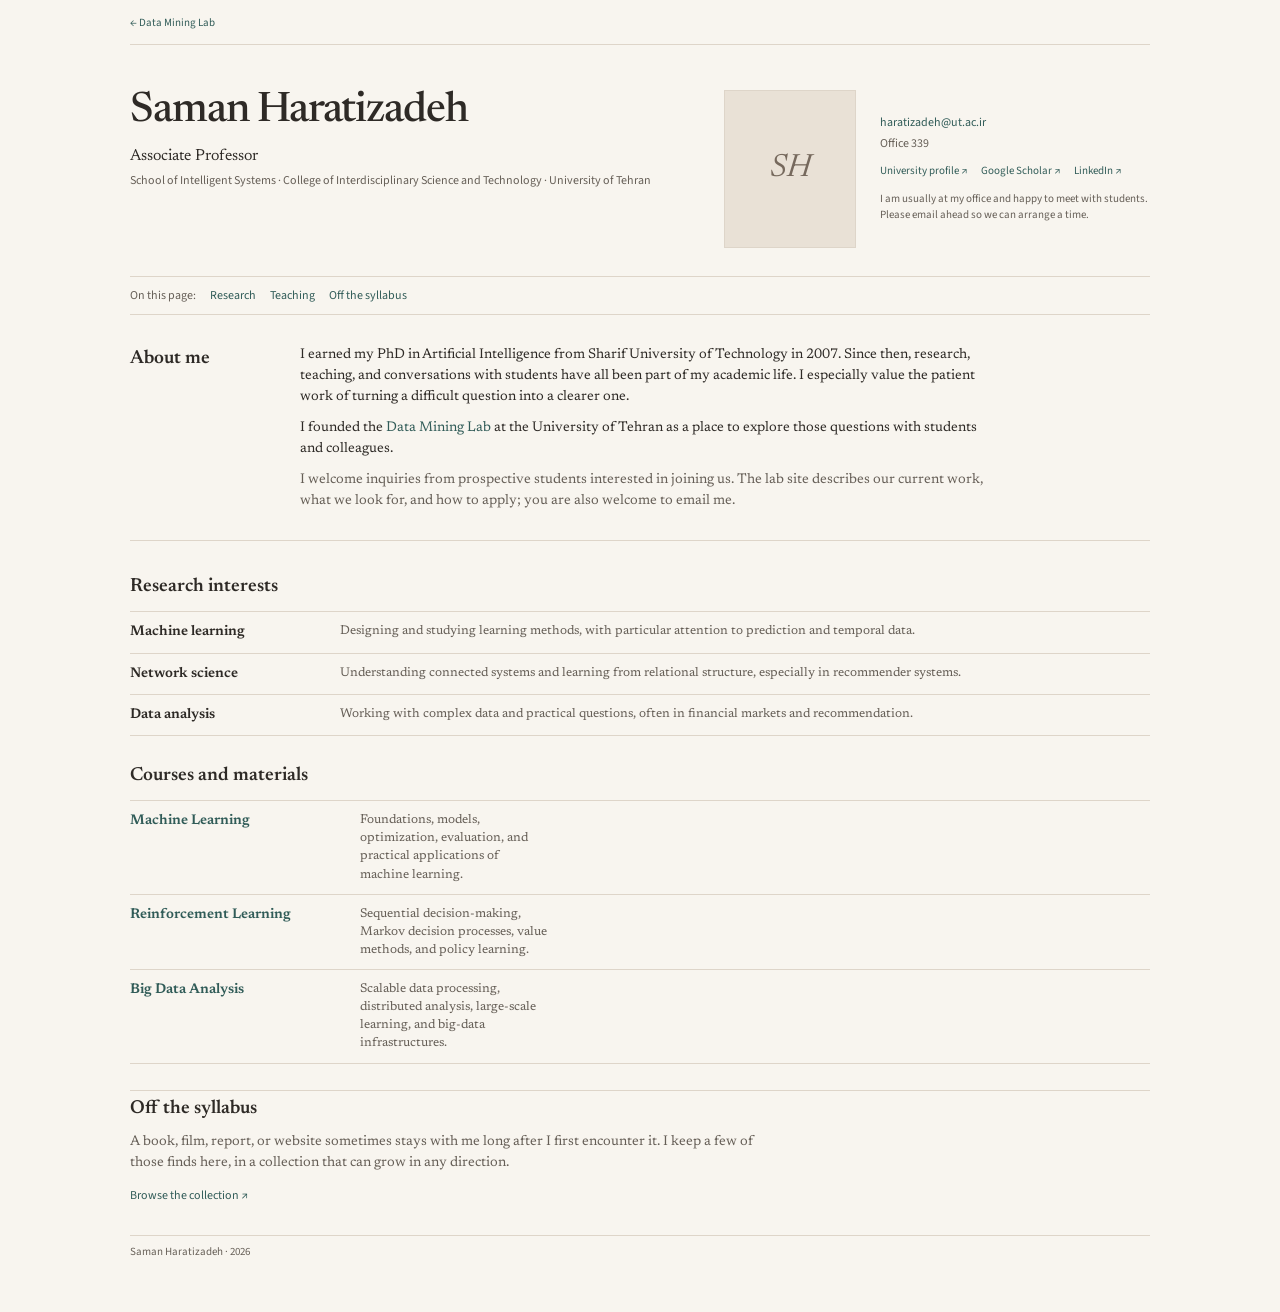
==== index.html @ 00d87b0d "Add files via upload" ====
<!doctype html>
<html lang="en">
  <head>
    <meta charset="UTF-8">
    <meta name="viewport" content="width=device-width, initial-scale=1.0">
    <meta name="description" content="Academic profile, research interests, courses and teaching materials">
    <meta name="theme-color" content="#f8f5ef">
    <link rel="preconnect" href="https://fonts.googleapis.com">
    <link rel="preconnect" href="https://fonts.gstatic.com" crossorigin>
    <link href="https://fonts.googleapis.com/css2?family=Newsreader:opsz,wght@6..72,400;6..72,500;6..72,600&amp;family=Source+Sans+3:wght@400;500;600&amp;display=swap" rel="stylesheet">
    <link rel="stylesheet" href="professor.css">
    <title>Professor Profile</title>
    <link rel="stylesheet" href="common.css">
  </head>
  <body>
    <a class="skip-link" href="#mainDocument">Skip to content</a>

    <nav class="screen-nav" aria-label="Website navigation">
      <a id="labHomeLink" href="https://ut-kdd.github.io/">← <span id="labName">Data Mining Lab</span></a>
    </nav>

    <main class="paper" id="mainDocument">
      <header class="title-block">
        <div class="faculty-heading">
          <h1 id="professorName">Saman Haratizadeh</h1>
          <p class="author-role" id="professorRole">Associate Professor</p>
          <p class="affiliation" id="documentAffiliation">School of Intelligent Systems · College of Interdisciplinary Science and Technology · University of Tehran</p>
        </div>
        <div class="faculty-photo-frame">
          <img id="professorPhoto" alt="Portrait of Professor Name" />
          <span id="photoInitials" aria-hidden="true">SH</span>
        </div>
        <div class="faculty-contact-panel">
          <p class="author-contact">
            <a id="professorEmail"></a>
            <span aria-hidden="true">·</span>
            <span id="professorOffice">Office</span>
            <span aria-hidden="true">·</span>
            <span id="professorOfficeHours">Office hours</span>
          </p>
          <div class="author-links" id="professorLinks"></div>
          <p class="meeting-note" id="meetingNote"></p>
        </div>
      </header>

      <nav class="contents" aria-label="Professor page navigation">
        <span data-ui="professor.label1">On this page:</span>
        <a href="#research" data-ui="professor.label2">Research</a>
        <a href="#publications" data-ui="professor.label3">Publications</a>
        <a href="#teaching" data-ui="professor.label4">Teaching</a>
        <a href="#supervision" data-ui="professor.label5">Supervision</a>
        <a href="#resources">Off the syllabus</a>
      </nav>

      <section class="abstract" id="about">
        <h2 data-ui="professor.label7">About me</h2>
        <div class="abstract-body" id="biographyText"></div>
        <p class="lab-reference" id="labStatement"></p>
        <p class="student-invitation" id="studentInvitation"></p>
      </section>

      <section class="document-section" id="research">
        <h2 data-ui="professor.label9">Research interests</h2>
        <div class="interest-list" id="interestList"></div>
      </section>

      <section class="document-section" id="publications">
        <div class="heading-row">
          <h2 data-ui="professor.label10">Publications</h2>
          <a id="fullPublicationsLink" href="#" data-ui="professor.label15">Complete publication record</a>
        </div>
        <div class="publication-list" id="publicationList"></div>
      </section>

      <section class="document-section" id="teaching">
        <h2 data-ui="professor.label11">Courses and materials</h2>
        <div class="teaching-list" id="courseList"></div>
      </section>

      <section class="document-section" id="supervision">
        <h2 data-ui="professor.label12">Graduate supervision</h2>
        <div class="student-table-head" aria-hidden="true">
          <span data-ui="professor.label19">Researcher</span><span data-ui="professor.label20">Degree</span><span data-ui="professor.label21">Research topic</span>
        </div>
        <div class="supervision-list" id="studentList"></div>
      </section>

      <section class="document-section useful-section" id="resources">
        <h2>Off the syllabus</h2>
        <p id="resourcesIntro"></p>
        <a id="personalPageLink" href="personal.html">Browse the collection ↗</a>
      </section>

      <footer class="document-footer">
        <p><span id="footerName">Saman Haratizadeh</span> · <span id="currentYear"></span></p>
      </footer>
    </main>

    <script src="content.js"></script>
    <script src="content-utils.js"></script>
    <script src="professor.js"></script>
  </body>
</html>
---- professor.css ----
:root {
  --surround: #f8f5ef;
  --paper: #f8f5ef;
  --ink: #2e2a26;
  --muted: #665f57;
  --rule: #b8ab9c;
  --rule-light: #ded5c9;
  --link: #315c58;
  --serif: "Newsreader", Georgia, serif;
  --math: "Newsreader", Georgia, serif;
  --mono: "Source Sans 3", Arial, sans-serif;
}

* { box-sizing: border-box; }

html {
  scroll-behavior: smooth;
  scroll-padding-top: 22px;
}

body {
  margin: 0;
  background: var(--surround);
  color: var(--ink);
  font-family: var(--serif);
  font-size: 15px;
  line-height: 1.38;
  text-rendering: optimizeLegibility;
}

a {
  color: var(--link);
  text-decoration: none;
}

a:hover { text-decoration: underline; }

.skip-link {
  position: fixed;
  top: -70px;
  left: 14px;
  z-index: 50;
  padding: 7px 10px;
  background: #fff;
  border: 1px solid #000;
  color: #000;
  font-family: var(--mono);
  font-size: 11px;
}

.skip-link:focus { top: 14px; }

.screen-nav {
  display: flex;
  justify-content: space-between;
  width: min(calc(100% - 40px), 1120px);
  margin: 0 auto;
  padding: 16px 0 13px;
  border-bottom: 1px solid var(--rule-light);
  color: #444;
  font-family: var(--mono);
  font-size: 9px;
}

.screen-nav > span { text-align: right; }

.paper {
  width: min(calc(100% - 40px), 1120px);
  margin: 0 auto;
  padding: 42px 0 52px;
  background: var(--paper);
}

.title-block {
  display: grid;
  grid-template-columns: minmax(0, 1fr) minmax(290px, 0.72fr);
  column-gap: 55px;
  padding-bottom: 31px;
  text-align: left;
}

.document-type {
  grid-column: 1;
  grid-row: 1;
  margin: 0 0 12px;
  font-family: var(--serif);
  font-size: 12px;
  font-variant: small-caps;
  letter-spacing: 0.09em;
}

.title-block h1 {
  grid-column: 1;
  grid-row: 2;
  margin: 0;
  font-size: 37px;
  font-weight: 500;
  letter-spacing: -0.025em;
  line-height: 1.05;
}

.author-role {
  grid-column: 1;
  grid-row: 3;
  margin: 13px 0 0;
  font-size: 15px;
}

.affiliation {
  grid-column: 1;
  grid-row: 4;
  margin: 2px 0 0;
  font-size: 13px;
  font-style: italic;
}

.author-contact {
  grid-column: 2;
  grid-row: 2 / span 2;
  display: flex;
  align-items: flex-end;
  flex-direction: column;
  flex-wrap: wrap;
  justify-content: flex-end;
  gap: 0 7px;
  margin: 0;
  text-align: right;
  font-family: var(--mono);
  font-size: 8px;
}

.author-contact > span[aria-hidden="true"] { display: none; }

.author-links {
  grid-column: 2;
  grid-row: 4;
  display: flex;
  flex-wrap: wrap;
  justify-content: flex-end;
  gap: 5px 15px;
  margin-top: 9px;
  font-size: 11px;
}

.contents {
  display: flex;
  flex-wrap: wrap;
  justify-content: flex-start;
  gap: 5px 14px;
  margin: 0 0 34px;
  padding: 11px 0;
  border-top: 1px solid var(--rule);
  border-bottom: 1px solid var(--rule);
  font-size: 11px;
}

.contents > span {
  color: var(--muted);
  font-variant: small-caps;
}

.abstract {
  display: grid;
  grid-template-columns: 150px minmax(0, 1fr);
  column-gap: 28px;
  width: 100%;
  margin: 0 0 37px;
  padding-bottom: 31px;
  border-bottom: 1px solid var(--rule);
  text-align: justify;
  hyphens: auto;
}

.abstract h2 {
  grid-column: 1;
  grid-row: 1 / span 3;
  margin: 0;
  font-size: 18px;
  font-weight: 600;
  text-align: left;
}

.abstract-lead {
  grid-column: 2;
  margin: 0 0 8px;
  font-size: 13px;
  font-style: italic;
}

.abstract-body { grid-column: 2; }

.abstract-body p {
  display: inline;
  margin: 0;
  font-size: 12px;
}

.abstract-body p + p::before { content: " "; }

.keywords {
  grid-column: 2;
  margin: 9px 0 0;
  font-size: 11px;
}

.document-section {
  margin-top: 26px;
}

.document-section > h2,
.heading-row h2 {
  margin: 0 0 10px;
  font-size: 18px;
  font-weight: 600;
}

.document-section > h2 span,
.heading-row h2 span {
  display: inline-block;
  width: 29px;
  font-family: var(--math);
  font-weight: 400;
}

.heading-row {
  display: flex;
  align-items: baseline;
  justify-content: space-between;
  gap: 20px;
  border-bottom: 0;
}

.heading-row > a {
  font-size: 10px;
}

.section-note {
  margin: -3px 0 10px 29px;
  color: var(--muted);
  font-size: 11px;
  font-style: italic;
}

.personal-page-note {
  margin: 31px 0 -17px;
  color: #777;
  font-size: 10px;
  font-style: italic;
  text-align: right;
}

.personal-page-note a { color: #6a6a6a; }
.personal-page-note a:hover { color: var(--link); }

.interest-list {
  margin-left: 29px;
}

.interest-item {
  display: grid;
  grid-template-columns: 205px minmax(0, 1fr);
  gap: 18px;
  padding: 7px 0;
  border-top: 1px solid var(--rule-light);
}

.interest-item:last-child { border-bottom: 1px solid var(--rule-light); }

.interest-item h3 {
  margin: 0;
  font-size: 13px;
  font-weight: 600;
}

.interest-item p {
  margin: 0;
  color: #333;
  font-size: 11px;
  text-align: justify;
}

.notice {
  margin: 13px 0 0 29px;
  padding: 8px 11px;
  border: 1px solid var(--rule);
  font-size: 11px;
}

.notice strong { font-variant: small-caps; }

.publication-list {
  counter-reset: references;
  border-top: 1px solid var(--rule);
}

.publication-item {
  counter-increment: references;
  display: grid;
  grid-template-columns: 34px 48px minmax(0, 1fr);
  padding: 8px 0;
  border-bottom: 1px solid var(--rule-light);
  font-size: 11px;
}

.publication-item::before {
  content: "[" counter(references) "]";
  font-family: var(--math);
}

.publication-year {
  color: var(--muted);
  font-size: 10px;
}

.publication-item h3 {
  display: inline;
  margin: 0;
  font-size: 12px;
  font-weight: 500;
  line-height: inherit;
}

.publication-item h3::after { content: ". "; }

.publication-item p {
  display: inline;
  margin: 0;
  font-size: 10px;
}

.publication-item p + p::before { content: ". "; }
.publication-venue { font-style: italic; }

.publication-resources {
  display: flex;
  flex-wrap: wrap;
  gap: 4px 13px;
  margin-top: 5px;
  font-size: 10px;
}

.academic-table {
  width: 100%;
  border-collapse: collapse;
  border-top: 1.5px solid var(--ink);
  border-bottom: 1px solid var(--ink);
  font-size: 10px;
  text-align: left;
}

.academic-table th {
  padding: 5px 7px;
  font-weight: 600;
}

.academic-table th:first-child { width: 83px; }
.academic-table th:nth-child(2) { width: 190px; }

.teaching-list { border-bottom: 1.5px solid var(--ink); }

.course-item {
  display: grid;
  grid-template-columns: 83px minmax(0, 1fr);
  padding: 7px;
  border-top: 1px solid var(--rule-light);
  font-size: 10px;
}

.course-item:first-child { border-top: 0; }

.course-code {
  font-family: var(--mono);
  font-size: 8px;
}

.course-item > div:last-child {
  display: grid;
  grid-template-columns: 190px minmax(0, 1fr);
  position: relative;
}

.course-item h3 {
  margin: 0;
  font-size: 12px;
  font-weight: 500;
}

.course-item p {
  margin: 0;
  padding-right: 92px;
  color: #333;
  font-size: 10px;
}

.course-term {
  position: absolute;
  right: 0;
  bottom: 0;
  color: var(--muted);
  font-size: 9px;
  font-style: italic;
}

.student-table-head,
.student-item {
  display: grid;
  grid-template-columns: 170px 145px minmax(0, 1fr);
}

.student-table-head {
  padding: 5px 7px;
  border-top: 1.5px solid var(--ink);
  border-bottom: 1px solid var(--ink);
  font-size: 10px;
  font-weight: 600;
}

.supervision-list { border-bottom: 1.5px solid var(--ink); }

.student-item {
  align-items: baseline;
  padding: 7px;
  border-bottom: 1px solid var(--rule-light);
  font-size: 10px;
}

.student-item:last-child { border-bottom: 0; }
.student-item > div { display: contents; }

.student-item strong {
  font-size: 11px;
  font-weight: 500;
}

.student-item span,
.student-item p {
  margin: 0;
  font-size: 10px;
}

.student-item span { font-style: italic; }

.document-footer {
  display: flex;
  justify-content: space-between;
  gap: 20px;
  margin-top: 36px;
  padding-top: 8px;
  border-top: 1px solid var(--rule);
  color: var(--muted);
  font-size: 9px;
}

.document-footer p { margin: 0; }

@media (max-width: 760px) {
  .paper {
    width: calc(100% - 32px);
    padding: 35px 0 45px;
  }

  .screen-nav { width: calc(100% - 32px); }

  .title-block {
    grid-template-columns: 1fr 250px;
    column-gap: 30px;
  }

  .interest-item { grid-template-columns: 165px minmax(0, 1fr); }

  .academic-table th:nth-child(2),
  .course-item > div:last-child { grid-template-columns: 145px minmax(0, 1fr); }

  .academic-table th:nth-child(2) { width: 145px; }

  .student-table-head,
  .student-item { grid-template-columns: 140px 115px minmax(0, 1fr); }
}

@media (max-width: 560px) {
  body { background: var(--paper); }

  .screen-nav {
    align-items: flex-start;
    flex-direction: column;
    gap: 4px;
    margin-top: 10px;
  }

  .screen-nav > span { text-align: left; }

  .paper {
    width: calc(100% - 32px);
    margin: 0;
    margin-inline: auto;
    padding: 30px 0 40px;
  }

  .title-block { display: block; }
  .title-block h1 { font-size: 31px; }
  .author-contact {
    align-items: flex-start;
    flex-direction: column;
    margin-top: 14px;
    text-align: left;
  }
  .author-contact > span[aria-hidden="true"] { display: none; }
  .author-links { justify-content: flex-start; }
  .contents { justify-content: flex-start; }
  .abstract {
    display: block;
    width: 100%;
  }

  .abstract h2 { margin-bottom: 9px; }

  .interest-list,
  .notice { margin-left: 0; }

  .personal-page-note {
    margin: 28px 0 -15px;
    text-align: left;
  }
  .interest-item { grid-template-columns: 1fr; gap: 2px; }
  .publication-item { grid-template-columns: 29px 43px minmax(0, 1fr); }

  .academic-table,
  .student-table-head { display: none; }

  .teaching-list,
  .supervision-list { border-top: 1.5px solid var(--ink); }

  .course-item,
  .student-item {
    display: block;
    padding: 9px 0;
  }

  .course-item > div:last-child { display: block; }
  .course-item h3 { margin: 2px 0; }
  .course-item p { padding-right: 0; }
  .course-term { position: static; display: block; margin-top: 2px; }

  .student-item strong,
  .student-item span,
  .student-item p { display: block; }

  .document-footer { align-items: flex-start; flex-direction: column; }
}

@media print {
  @page { margin: 18mm 20mm; }

  body {
    background: #fff;
    font-size: 10.5pt;
  }

  .screen-nav,
  .skip-link,
  .contents { display: none; }

  .paper {
    width: auto;
    min-height: 0;
    margin: 0;
    padding: 0;
    border: 0;
  }

  a { color: #000; }
  .document-section { break-inside: avoid-page; }
  .document-footer a { display: none; }
}

@media (prefers-reduced-motion: reduce) {
  html { scroll-behavior: auto; }
}

/* Faculty identity: compact portrait slot, profile links, and contact details. */
.title-block {
  grid-template-columns: minmax(0, 1fr) 132px minmax(230px, .72fr);
  align-items: start;
  column-gap: 30px;
  padding-bottom: 25px;
}

.faculty-heading { grid-column: 1; grid-row: 1; }
.faculty-heading .document-type,
.faculty-heading h1,
.faculty-heading .author-role,
.faculty-heading .affiliation {
  grid-column: auto;
  grid-row: auto;
}
.faculty-heading h1 { font-size: 35px; }
.faculty-heading .document-type { margin-bottom: 11px; }
.faculty-heading .author-role { margin-top: 12px; }
.faculty-photo-frame {
  grid-column: 2;
  grid-row: 1;
  display: grid;
  width: 132px;
  height: 158px;
  place-items: center;
  overflow: hidden;
  border: 1px solid var(--rule-light);
  background: #f7f7f7;
  color: #777;
}
.faculty-photo-frame img { width: 100%; height: 100%; object-fit: cover; }
.faculty-photo-frame span { font-family: var(--serif); font-size: 32px; font-style: italic; }
.faculty-contact-panel { grid-column: 3; grid-row: 1; align-self: end; }
.faculty-contact-panel .author-contact {
  display: flex;
  align-items: flex-start;
  flex-direction: column;
  gap: 4px;
  margin: 0;
  text-align: left;
  font-size: 9px;
}
.faculty-contact-panel .author-contact > span[aria-hidden="true"] { display: none; }
.faculty-contact-panel .author-links {
  justify-content: flex-start;
  margin-top: 12px;
  gap: 5px 12px;
}
.faculty-contact-panel .author-links a { white-space: nowrap; }
.screen-nav a { color: var(--link); }

@media (max-width: 760px) {
  .title-block { grid-template-columns: minmax(0, 1fr) 112px; gap: 20px; }
  .faculty-heading { grid-column: 1; grid-row: 1; }
  .faculty-photo-frame { grid-column: 2; grid-row: 1; width: 112px; height: 136px; }
  .faculty-contact-panel { grid-column: 1 / -1; grid-row: 2; }
}

@media (max-width: 560px) {
  .title-block { display: grid; grid-template-columns: minmax(0, 1fr) 82px; gap: 15px; }
  .faculty-heading h1 { font-size: 29px; }
  .faculty-photo-frame { width: 82px; height: 104px; }
  .faculty-contact-panel { grid-column: 1 / -1; }
  .faculty-contact-panel .author-links { justify-content: flex-start; }
}
.abstract-body {
  grid-column: 2;
}

/* A compact, warmer personal homepage. Course and personal subpages use their own styles. */
body { font-size: 16px; line-height: 1.46; }
a { text-underline-offset: 3px; }
a:focus-visible { outline: 2px solid var(--link); outline-offset: 3px; }
.screen-nav,
.paper { width: min(calc(100% - 40px), 1020px); }
.screen-nav {
  align-items: center;
  gap: 24px;
  color: var(--muted);
  font-size: 11px;
  line-height: 1.35;
}
.screen-nav > span { max-width: 70%; }
.paper { padding-top: 45px; }
.title-block {
  grid-template-columns: minmax(0, 1fr) 132px minmax(230px, 270px);
  gap: 24px;
  padding-bottom: 28px;
}
.faculty-heading h1 { font-size: clamp(32px, 3.8vw, 42px); letter-spacing: -.025em; line-height: 1.04; }
.faculty-heading .author-role { margin-top: 11px; font-size: 16px; }
.faculty-heading .affiliation { margin-top: 5px; color: var(--muted); font-family: var(--mono); font-size: 12px; font-style: normal; line-height: 1.4; }
.faculty-photo-frame { background: #e9e1d6; color: #76695d; }
.faculty-contact-panel { align-self: center; }
.faculty-contact-panel .author-contact { color: var(--muted); font-size: 12px; line-height: 1.4; }
.faculty-contact-panel .author-links { gap: 4px 13px; margin-top: 10px; font-family: var(--mono); font-size: 11px; }
.meeting-note { margin: 12px 0 0; max-width: 270px; color: var(--muted); font-family: var(--mono); font-size: 11px; line-height: 1.45; }
.contents { margin-bottom: 30px; padding: 10px 0; border-color: var(--rule-light); font-family: var(--mono); font-size: 12px; }
.contents > span { font-variant: normal; }
.abstract { grid-template-columns: 145px minmax(0, 1fr); column-gap: 25px; margin-bottom: 32px; padding-bottom: 28px; border-color: var(--rule-light); text-align: left; hyphens: none; }
.abstract h2 { font-size: 19px; }
.abstract-lead { max-width: 710px; margin: 0 0 13px; font-size: 18px; font-style: normal; line-height: 1.35; }
.abstract-body p { display: block; max-width: 690px; margin: 0 0 10px; font-size: 14px; line-height: 1.5; }
.abstract-body p + p::before { content: none; }
.lab-reference { grid-column: 2; max-width: 690px; margin: 0; color: var(--ink); font-size: 14px; line-height: 1.5; }
.student-invitation { grid-column: 2; max-width: 690px; margin: 10px 0 0; color: var(--muted); font-size: 14px; line-height: 1.5; }
.document-section { margin-top: 26px; }
.document-section > h2,
.heading-row h2 { margin-bottom: 10px; font-size: 19px; }
.interest-list { margin-left: 0; }
.interest-item { grid-template-columns: 190px minmax(0, 1fr); gap: 20px; padding: 10px 0; }
.interest-item h3 { font-size: 14px; }
.interest-item p { color: var(--muted); font-size: 12.5px; line-height: 1.45; text-align: left; }
.teaching-list { border-top: 1px solid var(--rule-light); border-bottom: 1px solid var(--rule-light); }
.course-item { display: grid; grid-template-columns: 210px minmax(0, 1fr); gap: 20px; padding: 10px 0; border-color: var(--rule-light); }
.course-item:first-child { border-top: 0; }
.course-item h3 { font-size: 14px; font-weight: 600; }
.course-item .course-summary { display: block; position: static; }
.course-item .course-summary p { padding: 0; color: var(--muted); font-size: 12.5px; line-height: 1.45; }
.course-term { position: static; display: block; margin-top: 3px; font-family: var(--mono); font-size: 11px; }
.personal-page-note { margin: 32px 0 0; color: var(--muted); font-size: 12px; text-align: left; }
.personal-page-note a { color: var(--muted); }
.useful-section { padding-top: 4px; border-top: 1px solid var(--rule-light); }
.useful-section p { max-width: 650px; margin: 0 0 10px; color: var(--muted); font-size: 14px; line-height: 1.5; }
.useful-section > a { font-family: var(--mono); font-size: 12px; }
.document-footer { margin-top: 27px; border-color: var(--rule-light); font-family: var(--mono); font-size: 11px; }

@media (max-width: 760px) {
  .title-block { grid-template-columns: minmax(0, 1fr) 112px; gap: 20px; }
  .faculty-contact-panel { grid-column: 1 / -1; grid-row: 2; }
  .meeting-note { max-width: 620px; }
}

@media (max-width: 560px) {
  .screen-nav,
  .paper { width: calc(100% - 32px); }
  .screen-nav > span { max-width: 100%; text-align: left; }
  .title-block { display: grid; grid-template-columns: minmax(0, 1fr) 82px; gap: 15px; }
  .faculty-heading h1 { font-size: 31px; }
  .faculty-photo-frame { width: 82px; height: 104px; }
  .faculty-contact-panel { grid-column: 1 / -1; }
  .abstract { display: block; }
  .abstract h2 { margin-bottom: 11px; }
  .abstract-body { display: block; }
  .abstract-body p { font-size: 14px; }
  .lab-reference { margin-top: 8px; }
  .interest-item,
  .course-item { display: grid; grid-template-columns: 1fr; gap: 3px; }
  .course-item { padding: 10px 0; }
}

@media print {
  body { background: #fff; }
  .paper { width: auto; }
}
---- common.css ----
[hidden] { display: none !important; }
a:not([href]) { cursor: default; text-decoration: none; }
.page-grid.no-sidebar { grid-template-columns: minmax(0, 1fr); }
.author-contact > :not([hidden]) + :not([hidden]) { margin-inline-start: .4em; }
.course-layout.no-aside { grid-template-columns: minmax(0, 1fr); }
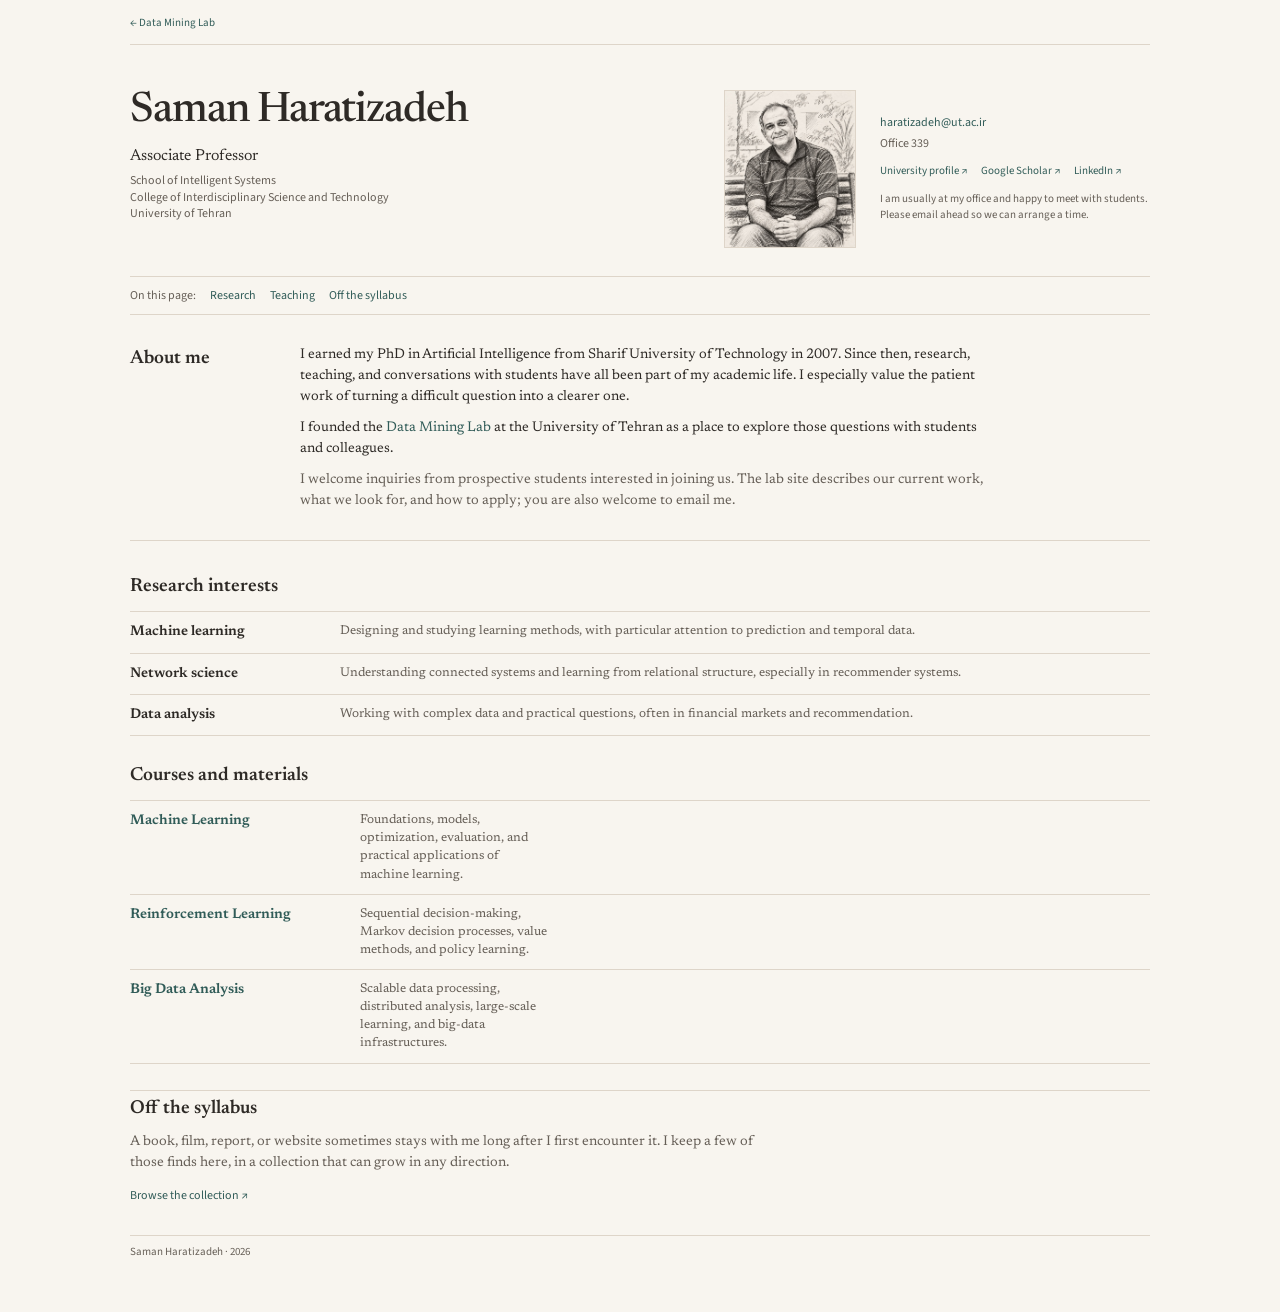
==== commit c6143e64: "Published website" ====
--- a/index.html
+++ b/index.html
@@ -3,13 +3,30 @@
   <head>
     <meta charset="UTF-8">
     <meta name="viewport" content="width=device-width, initial-scale=1.0">
-    <meta name="description" content="Academic profile, research interests, courses and teaching materials">
+    <meta name="description" content="Saman Haratizadeh is an Associate Professor at the University of Tehran and founder of the Data Mining Lab. Explore his research, teaching and academic profile.">
+    <link rel="canonical" href="https://haratizadeh.github.io/">
     <meta name="theme-color" content="#f8f5ef">
     <link rel="preconnect" href="https://fonts.googleapis.com">
     <link rel="preconnect" href="https://fonts.gstatic.com" crossorigin>
     <link href="https://fonts.googleapis.com/css2?family=Newsreader:opsz,wght@6..72,400;6..72,500;6..72,600&amp;family=Source+Sans+3:wght@400;500;600&amp;display=swap" rel="stylesheet">
     <link rel="stylesheet" href="professor.css">
-    <title>Professor Profile</title>
+    <title>Saman Haratizadeh | Associate Professor, University of Tehran</title>
+    <script type="application/ld+json">
+      {
+        "@context": "https://schema.org",
+        "@type": "Person",
+        "name": "Saman Haratizadeh",
+        "url": "https://haratizadeh.github.io/",
+        "image": "https://haratizadeh.github.io/assets/professor.png",
+        "jobTitle": "Associate Professor",
+        "affiliation": { "@type": "CollegeOrUniversity", "name": "University of Tehran", "url": "https://ut.ac.ir/" },
+        "sameAs": [
+          "https://profile.ut.ac.ir/en/~haratizadeh",
+          "https://scholar.google.com/citations?user=e603zvIAAAAJ&hl=en",
+          "https://www.linkedin.com/in/saman-haratizadeh/"
+        ]
+      }
+    </script>
     <link rel="stylesheet" href="common.css">
   </head>
   <body>
@@ -24,7 +41,11 @@
         <div class="faculty-heading">
           <h1 id="professorName">Saman Haratizadeh</h1>
           <p class="author-role" id="professorRole">Associate Professor</p>
-          <p class="affiliation" id="documentAffiliation">School of Intelligent Systems · College of Interdisciplinary Science and Technology · University of Tehran</p>
+          <p class="affiliation" id="documentAffiliation">
+            <a href="https://cist.ut.ac.ir/interdisciplinary">School of Intelligent Systems</a>
+            <a href="https://cist.ut.ac.ir">College of Interdisciplinary Science and Technology</a>
+            <a href="https://ut.ac.ir">University of Tehran</a>
+          </p>
         </div>
         <div class="faculty-photo-frame">
           <img id="professorPhoto" alt="Portrait of Professor Name" />
@@ -54,14 +75,18 @@
 
       <section class="abstract" id="about">
         <h2 data-ui="professor.label7">About me</h2>
-        <div class="abstract-body" id="biographyText"></div>
+        <div class="abstract-body" id="biographyText"><p>I earned my PhD in Artificial Intelligence from Sharif University of Technology in 2007. Since then, research, teaching, and conversations with students have all been part of my academic life. I especially value the patient work of turning a difficult question into a clearer one.</p></div>
         <p class="lab-reference" id="labStatement"></p>
         <p class="student-invitation" id="studentInvitation"></p>
       </section>
 
       <section class="document-section" id="research">
         <h2 data-ui="professor.label9">Research interests</h2>
-        <div class="interest-list" id="interestList"></div>
+        <div class="interest-list" id="interestList">
+          <article class="interest-item"><h3>Machine learning</h3><p>Learning methods, prediction, and time-series data.</p></article>
+          <article class="interest-item"><h3>Network science</h3><p>Graph-based learning and recommender systems.</p></article>
+          <article class="interest-item"><h3>Data analysis</h3><p>Data mining, financial markets, and recommendation.</p></article>
+        </div>
       </section>
 
       <section class="document-section" id="publications">
@@ -74,7 +99,11 @@
 
       <section class="document-section" id="teaching">
         <h2 data-ui="professor.label11">Courses and materials</h2>
-        <div class="teaching-list" id="courseList"></div>
+        <div class="teaching-list" id="courseList">
+          <article class="course-item"><h3><a href="course.html?slug=machine-learning">Machine Learning</a></h3></article>
+          <article class="course-item"><h3><a href="course.html?slug=reinforcement-learning">Reinforcement Learning</a></h3></article>
+          <article class="course-item"><h3><a href="course.html?slug=big-data-analysis">Big Data Analysis</a></h3></article>
+        </div>
       </section>
 
       <section class="document-section" id="supervision">
--- a/professor.css
+++ b/professor.css
@@ -670,6 +670,11 @@
 .faculty-heading h1 { font-size: clamp(32px, 3.8vw, 42px); letter-spacing: -.025em; line-height: 1.04; }
 .faculty-heading .author-role { margin-top: 11px; font-size: 16px; }
 .faculty-heading .affiliation { margin-top: 5px; color: var(--muted); font-family: var(--mono); font-size: 12px; font-style: normal; line-height: 1.4; }
+.faculty-heading .affiliation a,
+.faculty-heading .affiliation span { display: block; width: fit-content; max-width: 100%; overflow-wrap: anywhere; }
+.faculty-heading .affiliation a { color: inherit; text-decoration: none; text-underline-offset: 3px; }
+.faculty-heading .affiliation a:hover,
+.faculty-heading .affiliation a:focus-visible { text-decoration: underline; }
 .faculty-photo-frame { background: #e9e1d6; color: #76695d; }
 .faculty-contact-panel { align-self: center; }
 .faculty-contact-panel .author-contact { color: var(--muted); font-size: 12px; line-height: 1.4; }
